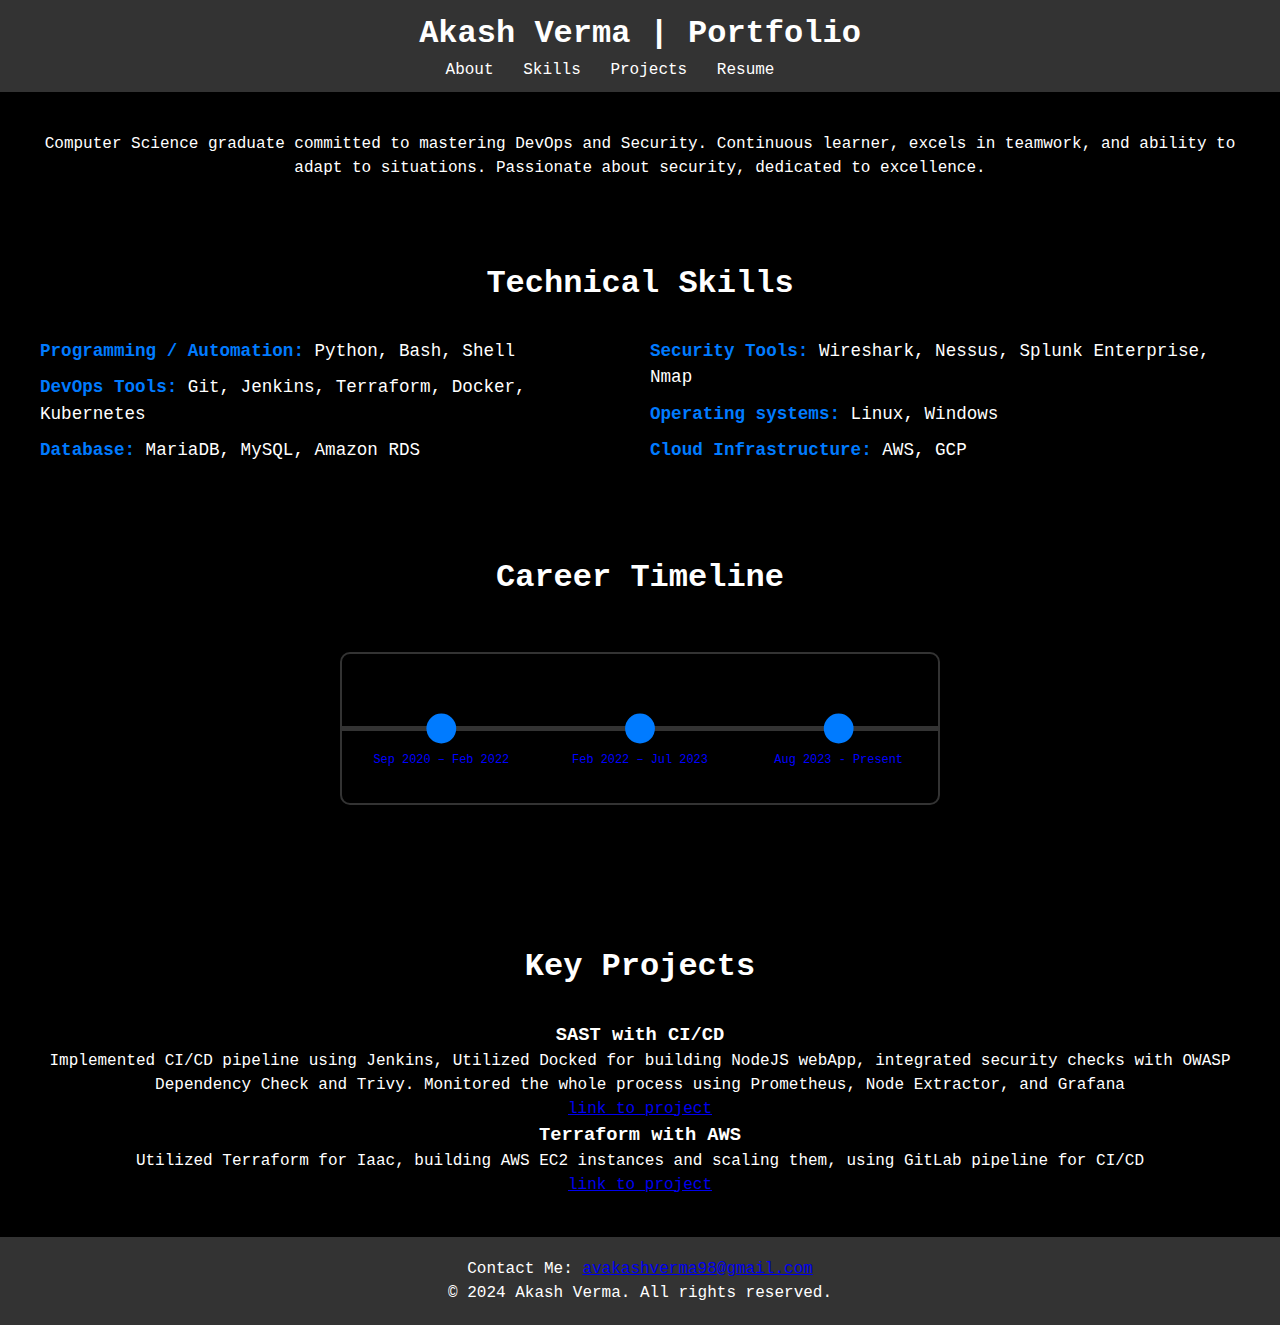
==== index.html @ 32698c3a "Update index.html" ====
<!DOCTYPE html>
<html lang="en">

<head>
  <meta charset="UTF-8">
  <meta name="viewport" content="width=device-width, initial-scale=1.0">
  <title>Akash Verma - DevSecOps Engineer | Portfolio
</title>
  <link rel="stylesheet" href="styles.css">
</head>
<!DOCTYPE html>
<html lang="en">
<head>
  <meta charset="UTF-8">
  <meta name="viewport" content="width=device-width, initial-scale=1.0">
  <title>Akash Verma - Portfolio</title>
  <!-- Other meta tags, stylesheets, and scripts -->
  <script type="application/ld+json">
    {
      "@context": "https://schema.org",
      "@type": "Person",
      "name": "Akash Verma",
      "jobTitle": "DevSecOps Engineer",
      "url": "https://averma-zod.github.io/",
      "sameAs": [
        "https://www.linkedin.com/in/avakashverma98/",
        "https://github.com/averma-zod",
        "https://www.instagram.com/_aaksh.v_/"
      ]
    }
  </script>
  <meta name="description" content="Akash Verma's portfolio showcasing skills in DevOps, Python, Docker, and more.">
  <meta name="keywords" content="Akash Verma, portfolio, DevOps, Python, Docker, automation, AWS, GCP, Jenkins, Terraform">
  <meta name="author" content="Akash Verma">
  <meta name="robots" content="index, follow">
  <meta name="theme-color" content="#333">
  <meta http-equiv="X-UA-Compatible" content="IE=edge">
  <meta property="og:title" content="Akash Verma - Portfolio">
  <meta property="og:description" content="Explore Akash Verma's portfolio showcasing skills in DevOps, Python, Docker, DevSecOps and more.">
  <meta property="og:type" content="website">
  <meta property="og:url" content="https://averma-zod.github.io/">
  <meta property="og:site_name" content="Akash Verma - Portfolio">
  <meta name="twitter:card" content="summary_large_image">
</head>
<body>
  <!-- Your portfolio content -->
</body>
</html>

<body>

  <!-- Header -->
  <header>
    <div class="container">
      <h1>Akash Verma | Portfolio</h1>
      <nav>
        <ul>
          <li><a href="https://averma-zod.github.io/about/about.html">About</a></li>
          <li><a href="#skills">Skills</a></li>
          <li><a href="#projects">Projects</a></li>
          <li><a href="https://averma-zod.github.io/resume/res.html">Resume</a></li>
          <li><a href="https://www.linkedin.com/in/avakashverma98/" target="_blank"><i class="fab fa-linkedin"></i></a></li>
          <li><a href="https://www.instagram.com/_aaksh.v_/" target="_blank"><i class="fab fa-instagram"></i></a></li>
        </ul>
      </nav>
    </div>
  </header>

  <!-- Main Content -->
  <main>
    <!-- About Section -->
    <section id="about" class="section">
      <div class="container">
        <p>Computer Science graduate committed to mastering DevOps and Security. Continuous learner, excels in teamwork, and
          ability to adapt to situations. Passionate about security, dedicated to excellence.</p>
      </div>
    </section>

<!-- Skills Section -->
<section id="skills" class="section">
  <div class="container">
    <h2>Technical Skills</h2>
    <div class="skills-wrapper">
      <div class="column">
        <ul class="skills-list">
          <li align=left><span class="skill-category">Programming / Automation:</span> Python, Bash, Shell</li>
          <li align=left><span class="skill-category">DevOps Tools:</span> Git, Jenkins, Terraform, Docker, Kubernetes</li>
          <li align=left><span class="skill-category">Database:</span> MariaDB, MySQL, Amazon RDS</li>
        </ul>
      </div>
      <div class="column">
        <ul class="skills-list">
          <li align=left><span class="skill-category">Security Tools:</span> Wireshark, Nessus, Splunk Enterprise, Nmap</li>
          <li align=left><span class="skill-category">Operating systems:</span> Linux, Windows</li>
          <li align=left><span class="skill-category">Cloud Infrastructure:</span> AWS, GCP</li>
        </ul>
      </div>
    </div>
  </div>
</section>

    <!-- Timeline Section -->
    <section id="timeline" class="section">
      <div class="container">
        <h2>Career Timeline</h2>
        <div class="timeline">
          <svg id="pipe" viewBox="0 0 600 150">
            <!-- Draw the pipe with border and shadows -->
            <path d="M0 75 H600" stroke="#333" stroke-width="5" fill="none" />
            <!-- Circles representing companies -->
            <circle class="point" cx="100" cy="75" r="15" data-company="Infosys" data-details="At Infosys, I spearheaded security initiatives by identifying vulnerabilities and initiating customer tickets via ServiceNow. I developed a shell script for Splunk server upgrades and served as a Subject Matter Expert for the incident response team, presenting proposals for performance enhancements and optimizing Splunk resource utilization." />
            <text x="100" y="110" class="date">Sep 2020 – Feb 2022</text> <!-- Adjusted y position for date text -->

            <circle class="point" cx="300" cy="75" r="15" data-company="Robert Bosch" data-details="At Robert Bosch, I led DevOps initiatives by integrating Jenkins for code building and testing, and orchestrating real-time monitoring with Splunk. Utilizing Wireshark and tcpdump, I analyzed network traffic, resolving customer-reported incidents. Collaborating with IT teams, I developed DockerFiles for Kubernetes Pods, optimizing system performance during peak traffic periods." />
            <text x="300" y="110" class="date">Feb 2022 – Jul 2023</text>

            <circle class="point" cx="500" cy="75" r="15" data-company="Zscaler" data-details="At Zscaler, I specialized in automating operations and troubleshooting network anomalies, enhancing system efficiency. Using tools like Ansible and Python, I streamlined patching processes and automated manual tasks, reducing operational overhead. Additionally, I implemented Terraform for infrastructure automation, optimizing deployment workflows." />
            <text x="500" y="110" class="date">Aug 2023 - Present</text>
          </svg>
        </div>
      </div>
      <!-- Overlay display for company details -->
<div class="overlay" id="overlay">
  <div class="overlay-content">
    <div id="company-name">Hover over a company</div>
    <div id="company-details"></div>
  </div>
</div>

    </section>

    <!-- Projects Section -->
    <section id="projects" class="section">
      <div class="container">
        <h2>Key Projects</h2>
        <div class="project">
          <h3 class="project-name">SAST with CI/CD</h3>
          <p>Implemented CI/CD pipeline using Jenkins, Utilized Docked for building NodeJS webApp, integrated security checks with OWASP Dependency Check
            and Trivy. Monitored the whole process using Prometheus, Node Extractor, and Grafana</p>
          <a href="https://averma-zod.github.io/project/devsecops.html"> link to project</a>
        </div>
        <div class="project2">
          <h3 class="project-name">Terraform with AWS</h3>
          <p>Utilized Terraform for Iaac, building AWS EC2 instances and scaling them, using GitLab pipeline for CI/CD </p>
          <a href="https://github.com/averma-zod/cicd-terraform-pro"> link to project</a>
        </div>
      </div>
    </section>

  </main>

  <!-- Footer -->
  <footer>
    <div class="container">
      <p>Contact Me: <a href="mailto:avakashverma98@gmail.com">avakashverma98@gmail.com</a></p>
      <p>&copy; 2024 Akash Verma. All rights reserved.</p>
    </div>
  </footer>

  <!-- JavaScript for smooth scrolling -->
  <script>
    document.querySelectorAll('a[href^="#"]').forEach(anchor => {
      anchor.addEventListener('click', function (e) {
        e.preventDefault();

        document.querySelector(this.getAttribute('href')).scrollIntoView({
          behavior: 'smooth'
        });
      });
    });

    const points = document.querySelectorAll('.point');
    const overlay = document.getElementById('overlay');
    const companyName = document.getElementById('company-name');
    const companyDetails = document.getElementById('company-details');

    points.forEach(point => {
      point.addEventListener('mouseenter', () => {
        companyName.textContent = point.getAttribute('data-company');
        companyDetails.textContent = point.getAttribute('data-details');
        overlay.style.display = 'block';
      });

      point.addEventListener('mouseleave', () => {
        overlay.style.display = 'none';
      });
    });


  </script>

</body>

</html>
---- styles.css ----
/* Reset styles */
body, h1, h2, h3, p, ul, li, form {
  margin: 0;
  padding: 0;
}

/* Basic styling */
body {
  font-family: "Lucida Console", "Courier New", monospace;
  background-color: #000;
  color: #fff;
  line-height: 1.5;
}

.container {
  max-width: 1200px;
  margin: 0 auto;
}

header {
  background-color: #333;
  padding: 10px 0;
}

header .container h1 {
  color: #fff;
  font-size: 2em;
  text-align: center;
}

header nav ul {
  list-style-type: none;
  text-align: center;
}

header nav ul li {
  display: inline;
  margin-right: 20px;
}

header nav ul li a {
  color: #fff;
  text-decoration: none;
}

main .section {
  padding: 40px 0;
  text-align: center;
}

h2 {
  font-size: 2em;
  margin-bottom: 30px;
}

/* Updated styling for skills section */
.skills-wrapper {
  display: flex;
  justify-content: space-between;
}

.column {
  width: calc(50% - 10px); /* Adjusted width to fit two columns with a small gap */
}

.skills-list {
  list-style: none;
  padding-left: 0;
}

.skills-list li {
  margin-bottom: 10px;
  font-size: 1.1em;
}

.skill-category {
  font-weight: bold;
  color: #007bff; /* Blue color for skill categories */
}

.project {
}

footer {
  background-color: #333;
  color: #fff;
  padding: 20px 0;
  text-align: center;
}

.timeline {
  width: 600px;
  margin: 50px auto;
  position: relative;
}

#pipe {
  border: 2px solid #333;
  border-radius: 10px;
  box-shadow: 5px 5px 10px rgba(0, 0, 0, 0.5);
}

.point {
  fill: #007bff;
  cursor: pointer;
}

.date {
  font-size: 12px;
  text-anchor: middle;
  fill: blue;
}

.overlay {
  display: none;
  position: fixed;
  top: 50%;
  left: 50%;
  transform: translate(-50%, -50%);
  background-color: rgba(0, 0, 0, 0.8);
  color: #fff;
  padding: 20px;
  border-radius: 5px;
  box-shadow: 0 0 20px rgba(255, 255, 255, 0.5);
}


.overlay-content {
  text-align: center;
}

.overlay-content #company-details {
  margin-top: 10px;
}
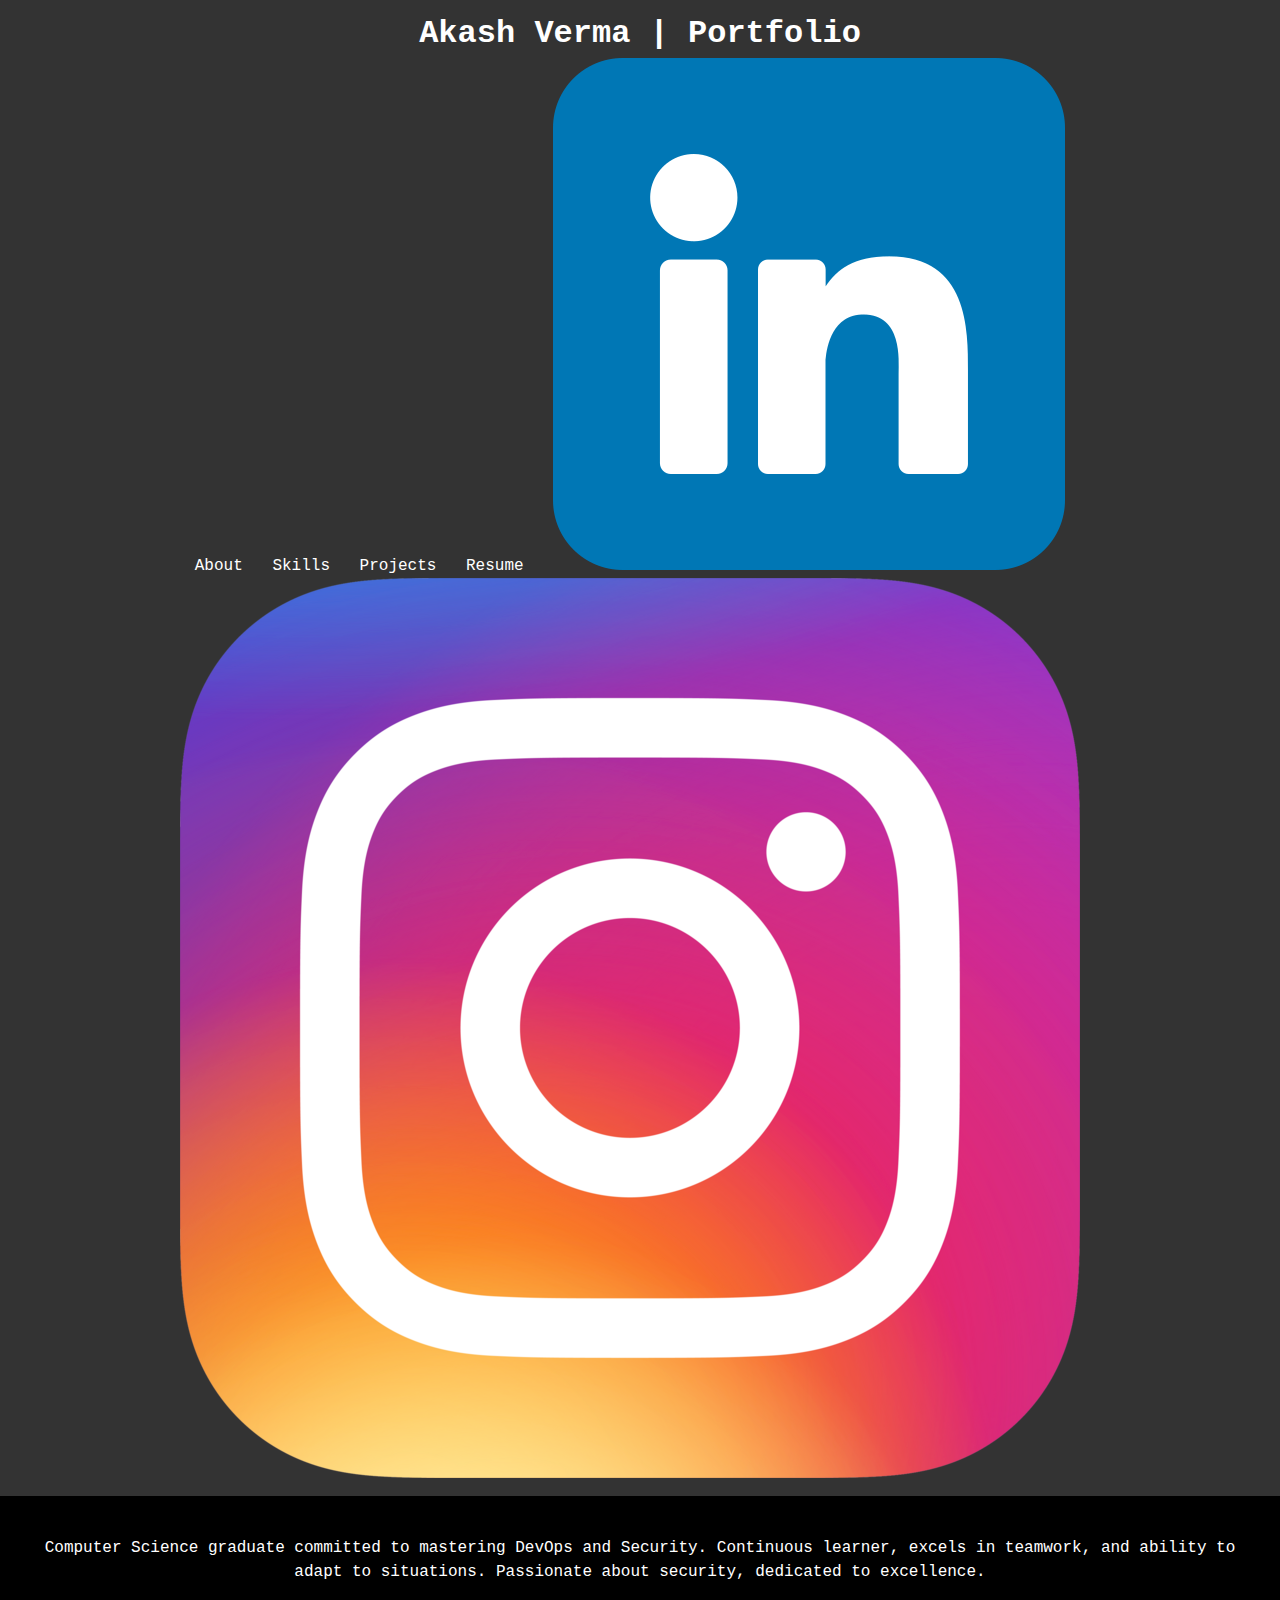
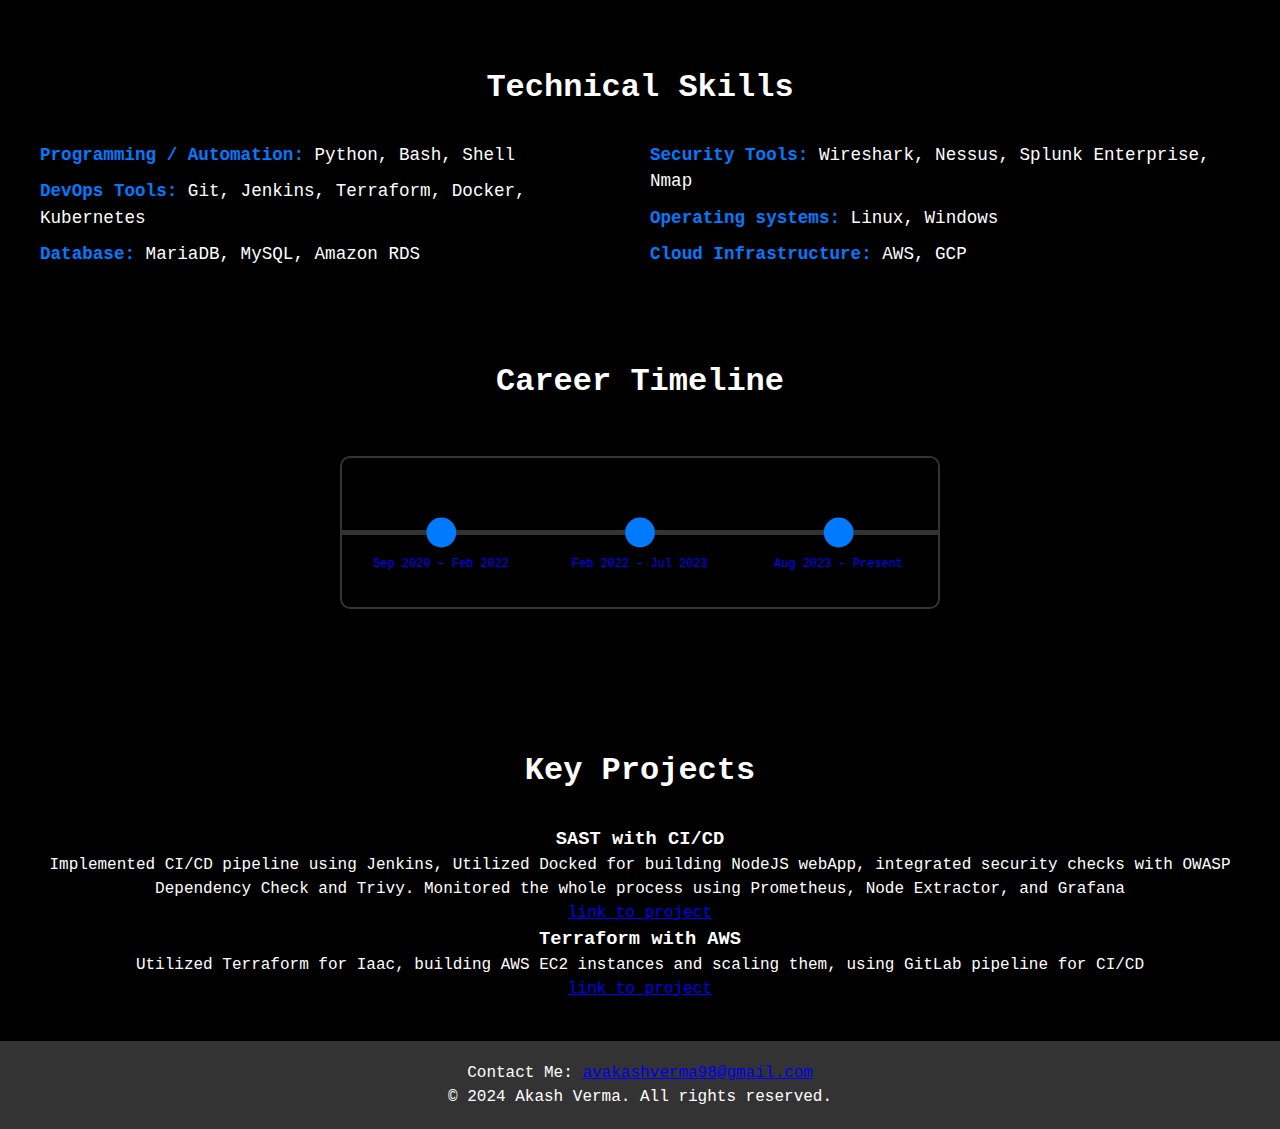
==== commit b8cfde4e: "Update index.html" ====
--- a/index.html
+++ b/index.html
@@ -59,8 +59,8 @@
           <li><a href="#skills">Skills</a></li>
           <li><a href="#projects">Projects</a></li>
           <li><a href="https://averma-zod.github.io/resume/res.html">Resume</a></li>
-          <li><a href="https://www.linkedin.com/in/avakashverma98/" target="_blank"><i class="fab fa-linkedin"></i></a></li>
-          <li><a href="https://www.instagram.com/_aaksh.v_/" target="_blank"><i class="fab fa-instagram"></i></a></li>
+          <li><a href="https://www.linkedin.com/in/avakashverma98/" target="_blank"><img src="linkedin_3536505.png" alt="LinkedIn Icon"></a></li>
+          <li><a href="https://www.instagram.com/_aaksh.v_/" target="_blank"><img src="Instagram_icon.png" alt="Instagram Icon"></a></li>
         </ul>
       </nav>
     </div>
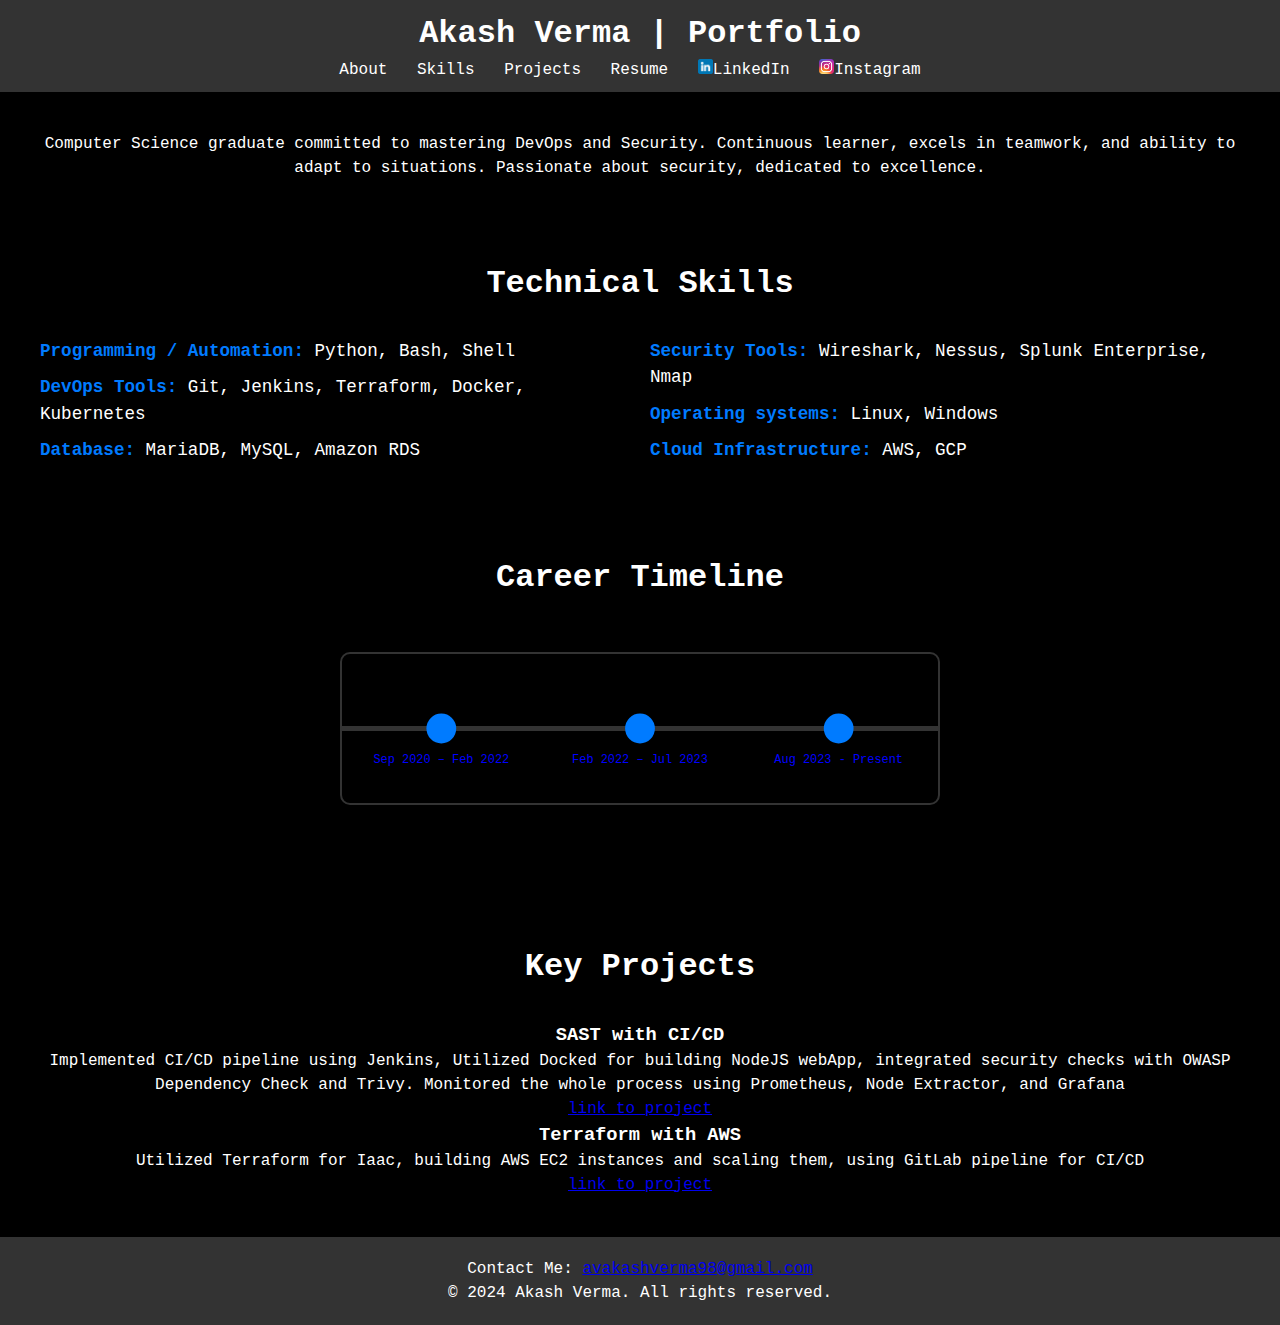
==== commit 18665fb8: "Update index.html" ====
--- a/index.html
+++ b/index.html
@@ -59,8 +59,8 @@
           <li><a href="#skills">Skills</a></li>
           <li><a href="#projects">Projects</a></li>
           <li><a href="https://averma-zod.github.io/resume/res.html">Resume</a></li>
-          <li><a href="https://www.linkedin.com/in/avakashverma98/" target="_blank"><img src="linkedin_3536505.png" alt="LinkedIn Icon"></a></li>
-          <li><a href="https://www.instagram.com/_aaksh.v_/" target="_blank"><img src="Instagram_icon.png" alt="Instagram Icon"></a></li>
+          <li><a href="https://www.linkedin.com/in/avakashverma98/" target="_blank"><img src="linkedin_3536505.png" alt="LinkedIn Icon" width="15px">LinkedIn</a></li>
+          <li><a href="https://www.instagram.com/_aaksh.v_/" target="_blank"><img src="Instagram_icon.png" alt="Instagram Icon" width="15px">Instagram</a></li>
         </ul>
       </nav>
     </div>
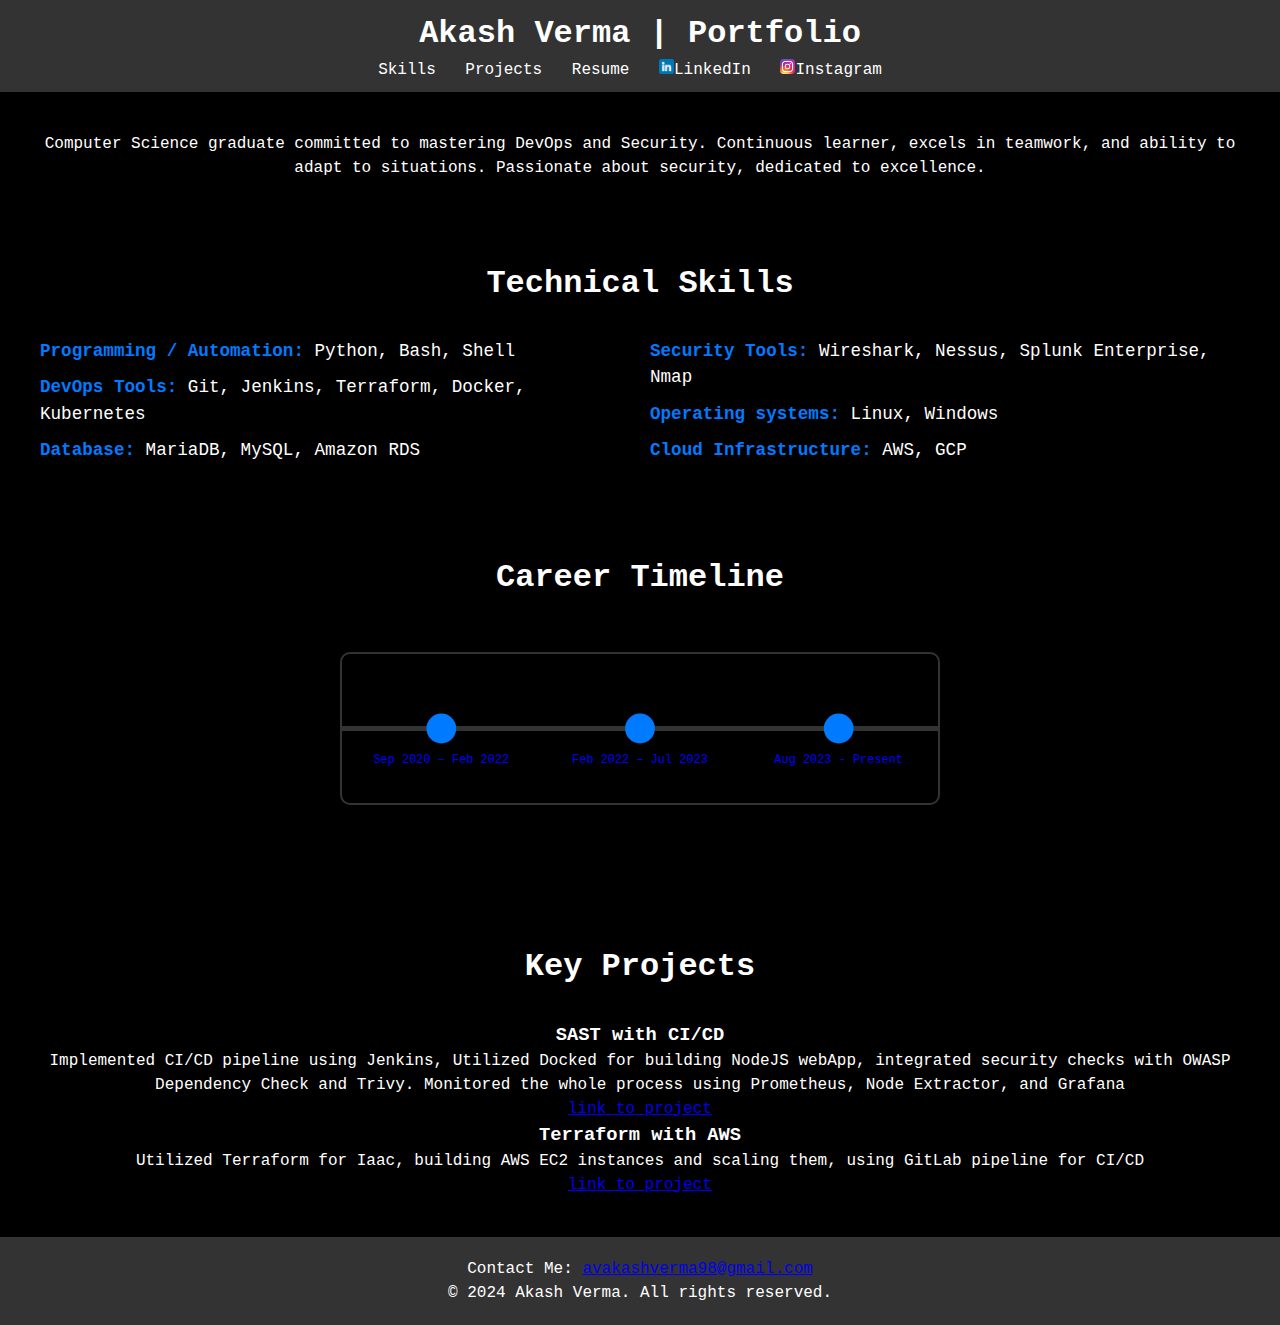
==== commit 70c0b52b: "Update index.html" ====
--- a/index.html
+++ b/index.html
@@ -7,6 +7,7 @@
   <title>Akash Verma - DevSecOps Engineer | Portfolio
 </title>
   <link rel="stylesheet" href="styles.css">
+  <link rel="icon" href="https://cdn-icons-png.flaticon.com/512/5136/5136950.png" type="image/x-icon">
 </head>
 <!DOCTYPE html>
 <html lang="en">
@@ -55,7 +56,7 @@
       <h1>Akash Verma | Portfolio</h1>
       <nav>
         <ul>
-          <li><a href="https://averma-zod.github.io/about/about.html">About</a></li>
+          <li><a href="#" onclick="loadContent('https://averma-zod.github.io/about/about.html',>About</a></li>
           <li><a href="#skills">Skills</a></li>
           <li><a href="#projects">Projects</a></li>
           <li><a href="https://averma-zod.github.io/resume/res.html">Resume</a></li>
@@ -186,7 +187,20 @@
       });
     });
 
-
+function loadContent(url, sectionId) {
+  var xhr = new XMLHttpRequest();
+  xhr.onreadystatechange = function() {
+    if (xhr.readyState === XMLHttpRequest.DONE) {
+      if (xhr.status === 200) {
+        document.getElementById(sectionId).innerHTML = xhr.responseText;
+      } else {
+        console.error('Error loading content');
+      }
+    }
+  };
+  xhr.open('GET', url, true);
+  xhr.send();
+}
   </script>
 
 </body>
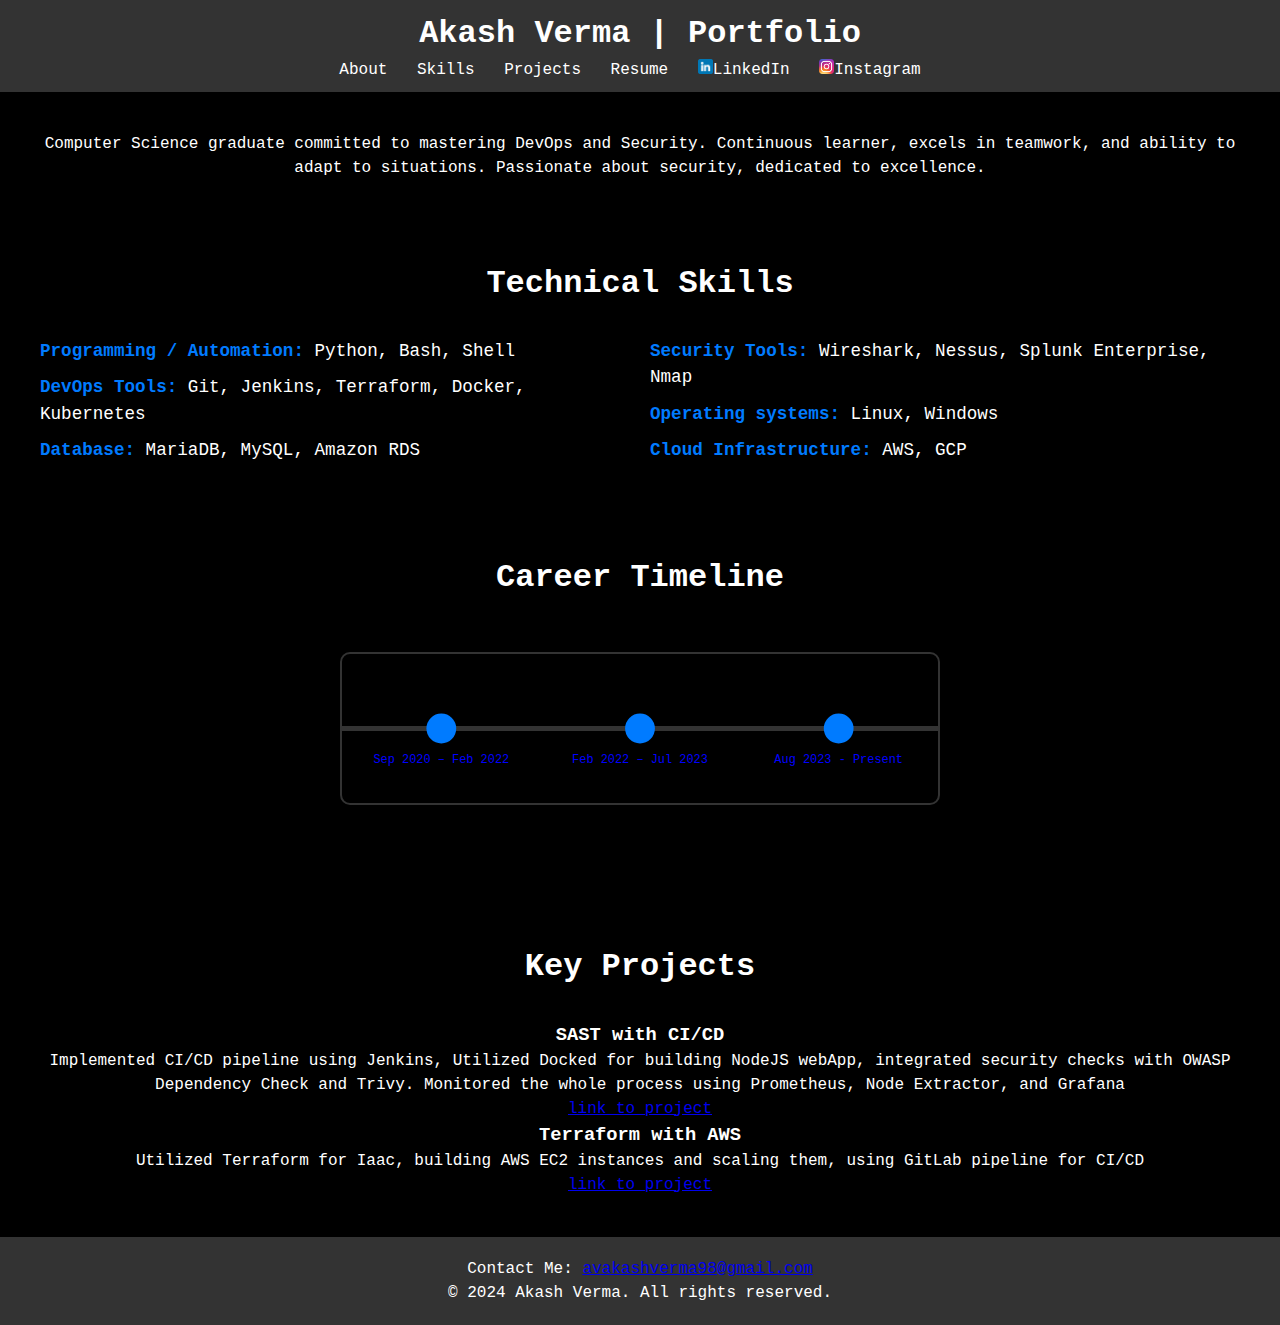
==== commit ddb2f725: "Update index.html" ====
--- a/index.html
+++ b/index.html
@@ -56,7 +56,7 @@
       <h1>Akash Verma | Portfolio</h1>
       <nav>
         <ul>
-          <li><a href="#" onclick="loadContent('https://averma-zod.github.io/about/about.html',>About</a></li>
+          <li><a href="#" onclick="loadContent('https://averma-zod.github.io/about/about.html', 'about')">About</a></li>
           <li><a href="#skills">Skills</a></li>
           <li><a href="#projects">Projects</a></li>
           <li><a href="https://averma-zod.github.io/resume/res.html">Resume</a></li>
